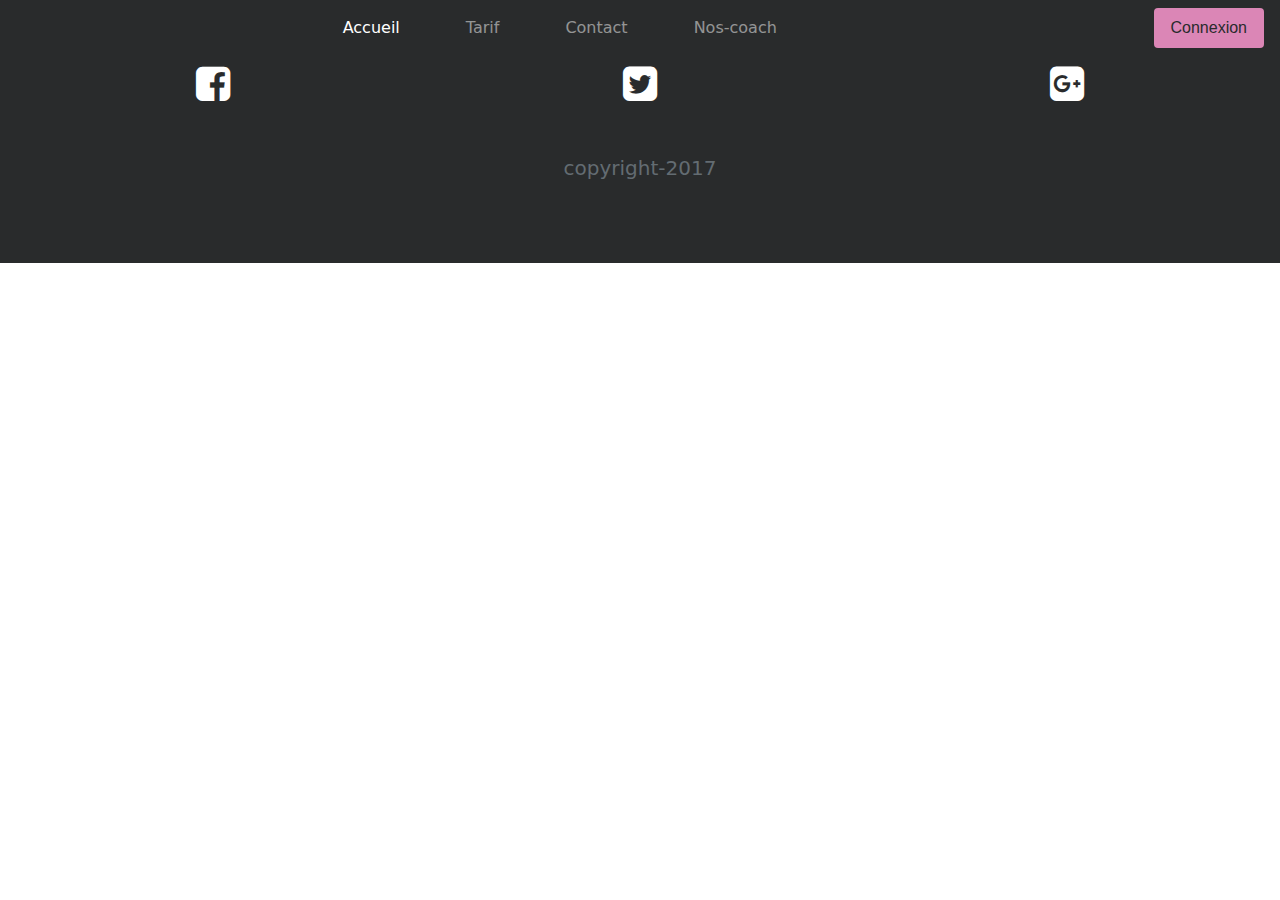
==== coach.html @ 71364d25 "add base strusture in contact.html" ====
<!doctype html>
<html class="no-js" lang="fr">
    <head>
        <meta charset="utf-8">
        <meta http-equiv="x-ua-compatible" content="ie=edge">
        <title>coach</title>
        <meta name="description" content="contacter nous pour plus information">
        <meta name="viewport" content="width=device-width, initial-scale=1">

        <link rel="apple-touch-icon" href="apple-touch-icon.png">
        <!-- Place favicon.ico in the root directory -->

        <link rel="stylesheet" href="css/normalize.css">
        <link rel="stylesheet" href="css/bootstrap.min.css">
        <link rel="stylesheet" href="css/main.css">
        <link rel="stylesheet" href="https://cdnjs.cloudflare.com/ajax/libs/font-awesome/4.7.0/css/font-awesome.min.css">
        <script src="js/vendor/modernizr-2.8.3.min.js"></script>
         <script src="js/bootstrap.min.js"></script>

    </head>
    <body>
        <!--[if lt IE 8]>
            <p class="browserupgrade">You are using an <strong>outdated</strong> browser. Please <a href="http://browsehappy.com/">upgrade your browser</a> to improve your experience.</p>
        <![endif]-->

        <!-- Add your site or application content here -->




                  <!-- ***************START HEADER********************* -->
                  <!-- ************************************************ -->


 
    <header>
        <nav class="navbar   navbar-toggleable-md navbar-inverse bg-inverse bg-faded navbar-fixed-top fixed-top">
          <button class="navbar-toggler navbar-toggler-left bgrose" type="button" data-toggle="collapse" data-target="#navbarSupportedContent" aria-controls="navbarSupportedContent" aria-expanded="false" aria-label="Toggle navigation">
              <span class="navbar-toggler-icon"></span>
           </button>
             
           <div class="collapse navbar-collapse "  id="navbarSupportedContent">
                <ul class="navbar-nav mx-auto menu">
                   <li class="nav-item active">
                      <a class="nav-link" href="index.html">Accueil <span class="sr-only">(current)</span></a>
                  </li>
                  <li class="nav-item">
                      <a class="nav-link" href="tarif.html">Tarif</a>
                  </li>
                  <li class="nav-item">
                     <a class="nav-link" href="contact.html">Contact</a>
                  </li>
                   <li class="nav-item">
                     <a class="nav-link" href="coach.html">Nos-coach</a>
                   </li>
              </ul>
          
                 <button class="btn  my-2 my-sm-0 bgrose" type="submit"><span class="glyphicon glyphicon-user"></span>Connexion</button>
          
            </div>
       </nav>
    </header> 



                         <!-- ***************START FOOTER************* -->
                  <!-- ************************************************ -->


 <footer class="jumbotron jumbotron-fluid bg-inverse">
    <article  class="d-flex justify-content-around mb-5">
        <a href="#"><i class="fa fa-facebook-square" style="font-size:40px;color:white"></i></a>
        <a href="#"><i class="fa fa-twitter-square" style="font-size:40px;color:white"></i></a>
        <a href="#"><i class="fa fa-google-plus-square" style="font-size:40px;color:white"></i></a>
     </article>
     <article class="container h-50 text-muted text-center">
              
           <p class="lead">copyright-2017 </p>

    </article>
</footer>  












    <script src="https://code.jquery.com/jquery-1.12.0.min.js"></script>
        <script>window.jQuery || document.write('<script src="js/vendor/jquery-1.12.0.min.js"><\/script>')</script>
        <script src="js/plugins.js"></script>
        <script src="js/main.js"></script>
        <script src="js/bootstrap.min.js"></script>


        <!-- Google Analytics: change UA-XXXXX-X to be your site's ID. -->
        <script>
            (function(b,o,i,l,e,r){b.GoogleAnalyticsObject=l;b[l]||(b[l]=
            function(){(b[l].q=b[l].q||[]).push(arguments)});b[l].l=+new Date;
            e=o.createElement(i);r=o.getElementsByTagName(i)[0];
            e.src='https://www.google-analytics.com/analytics.js';
            r.parentNode.insertBefore(e,r)}(window,document,'script','ga'));
            ga('create','UA-XXXXX-X','auto');ga('send','pageview');
        </script>


    </body>



</html>
---- css/main.css ----
/*! HTML5 Boilerplate v5.3.0 | MIT License | https://html5boilerplate.com/ */

/*
 * What follows is the result of much research on cross-browser styling.
 * Credit left inline and big thanks to Nicolas Gallagher, Jonathan Neal,
 * Kroc Camen, and the H5BP dev community and team.
 */

/* ==========================================================================
   Base styles: opinionated defaults
   ========================================================================== */

html {
    color: #222;
    font-size: 1em;
    line-height: 1.4;
}

/*
 * Remove text-shadow in selection highlight:
 * https://twitter.com/miketaylr/status/12228805301
 *
 * These selection rule sets have to be separate.
 * Customize the background color to match your design.
 */

::-moz-selection {
    background: #b3d4fc;
    text-shadow: none;
}

::selection {
    background: #b3d4fc;
    text-shadow: none;
}

/*
 * A better looking default horizontal rule
 */

hr {
    display: block;
    height: 1px;
    border: 0;
    border-top: 1px solid #ccc;
    margin: 1em 0;
    padding: 0;
}

/*
 * Remove the gap between audio, canvas, iframes,
 * images, videos and the bottom of their containers:
 * https://github.com/h5bp/html5-boilerplate/issues/440
 */

audio,
canvas,
iframe,
img,
svg,
video {
    vertical-align: middle;
}

/*
 * Remove default fieldset styles.
 */

fieldset {
    border: 0;
    margin: 0;
    padding: 0;
}

/*
 * Allow only vertical resizing of textareas.
 */

textarea {
    resize: vertical;
}

/* ==========================================================================
   Browser Upgrade Prompt
   ========================================================================== */

.browserupgrade {
    margin: 0.2em 0;
    background: #ccc;
    color: #000;
    padding: 0.2em 0;
}

/* ==========================================================================
   Author's custom styles
   ========================================================================== */
  .bgrose
  {
    background-color: rgb(219,134,182);
  }
  .b-rose
  {
    color: rgb(219,134,182);
  }
  .nav-item
  {
    margin-right: 50px;
  }
  .principal
  {
    height:100vh;
    background-image: url(../img/img4.jpg);
    background-size:cover;
    background-attachment: fixed;
  }

  .presentation
  {
    position: relative;
    height: auto;
    margin-left: 10px;
    width: 35%;
    /*background-color:rgb(255,255,255,0.5);*/
    text-align: center;
    top:100px;
    color: white;

  }
  .presentation p
  {
    font-size: 20px;
  }

                        /*--------------Style-description section-------------*/
 


  .description
  {
    margin-top: 50px;
    margin:auto;
  }

  .description h2
  {
      font-size: 35px;
      font-style: italic;
      
  }
  .cardssect
  {

     margin-left: 40px;
   }

  
  .btn-primary:hover
  {
    background-color:rgba(219, 134, 182, 0.46);
    color: black;
  }
   .description
  {
     border-top: 18px dotted rgba(219, 134, 182, 0.46);
  }
  label
  {

    font-family: "verdana", "arial";

  }
















/* ==========================================================================
   Helper classes
   ========================================================================== */

/*
 * Hide visually and from screen readers
 */

.hidden {
    display: none !important;
}

/*
 * Hide only visually, but have it available for screen readers:
 * http://snook.ca/archives/html_and_css/hiding-content-for-accessibility
 */

.visuallyhidden {
    border: 0;
    clip: rect(0 0 0 0);
    height: 1px;
    margin: -1px;
    overflow: hidden;
    padding: 0;
    position: absolute;
    width: 1px;
}

/*
 * Extends the .visuallyhidden class to allow the element
 * to be focusable when navigated to via the keyboard:
 * https://www.drupal.org/node/897638
 */

.visuallyhidden.focusable:active,
.visuallyhidden.focusable:focus {
    clip: auto;
    height: auto;
    margin: 0;
    overflow: visible;
    position: static;
    width: auto;
}

/*
 * Hide visually and from screen readers, but maintain layout
 */

.invisible {
    visibility: hidden;
}

/*
 * Clearfix: contain floats
 *
 * For modern browsers
 * 1. The space content is one way to avoid an Opera bug when the
 *    `contenteditable` attribute is included anywhere else in the document.
 *    Otherwise it causes space to appear at the top and bottom of elements
 *    that receive the `clearfix` class.
 * 2. The use of `table` rather than `block` is only necessary if using
 *    `:before` to contain the top-margins of child elements.
 */

.clearfix:before,
.clearfix:after {
    content: " "; /* 1 */
    display: table; /* 2 */
}

.clearfix:after {
    clear: both;
}

/* ==========================================================================
   EXAMPLE Media Queries for Responsive Design.
   These examples override the primary ('mobile first') styles.
   Modify as content requires.
   ========================================================================== */

@media only screen and (min-width: 35em) {
    /* Style adjustments for viewports that meet the condition */
}

@media print,
       (-webkit-min-device-pixel-ratio: 1.25),
       (min-resolution: 1.25dppx),
       (min-resolution: 120dpi) {
    /* Style adjustments for high resolution devices */
}

/* ==========================================================================
   Print styles.
   Inlined to avoid the additional HTTP request:
   http://www.phpied.com/delay-loading-your-print-css/
   ========================================================================== */

@media print {
    *,
    *:before,
    *:after,
    *:first-letter,
    *:first-line {
        background: transparent !important;
        color: #000 !important; /* Black prints faster:
                                   http://www.sanbeiji.com/archives/953 */
        box-shadow: none !important;
        text-shadow: none !important;
    }

    a,
    a:visited {
        text-decoration: underline;
    }

    a[href]:after {
        content: " (" attr(href) ")";
    }

    abbr[title]:after {
        content: " (" attr(title) ")";
    }

    /*
     * Don't show links that are fragment identifiers,
     * or use the `javascript:` pseudo protocol
     */

    a[href^="#"]:after,
    a[href^="javascript:"]:after {
        content: "";
    }

    pre,
    blockquote {
        border: 1px solid #999;
        page-break-inside: avoid;
    }

    /*
     * Printing Tables:
     * http://css-discuss.incutio.com/wiki/Printing_Tables
     */

    thead {
        display: table-header-group;
    }

    tr,
    img {
        page-break-inside: avoid;
    }

    img {
        max-width: 100% !important;
    }

    p,
    h2,
    h3 {
        orphans: 3;
        widows: 3;
    }

    h2,
    h3 {
        page-break-after: avoid;
    }
}
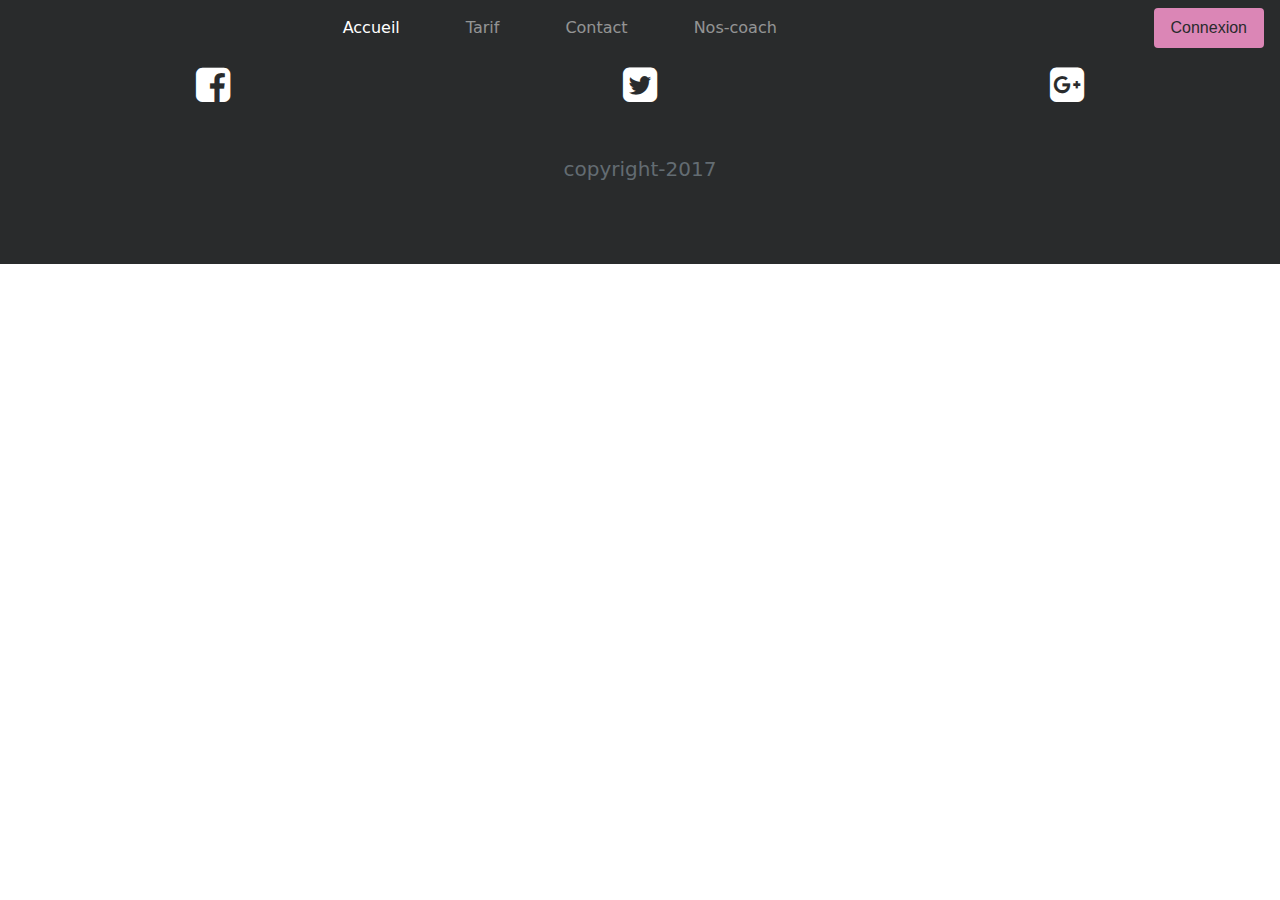
==== commit 3e380610: "add base html  in coach.html" ====
--- a/coach.html
+++ b/coach.html
@@ -60,6 +60,27 @@
             </div>
        </nav>
     </header> 
+                  <!-- ***************START Noscoach section************* -->
+                  <!-- ************************************************ -->
+
+ <section class="container">
+
+  <section class="row">
+     <article class="unexemple col-12 col-sm-4 col-lg-4">
+
+     </article>
+     <article class="noscoach col-12 col-sm-8 col-lg-8">
+
+     </article>
+
+
+  </section>
+
+
+
+  </section>
+
+
 
 
 
--- a/css/main.css
+++ b/css/main.css
@@ -163,15 +163,64 @@
   {
      border-top: 18px dotted rgba(219, 134, 182, 0.46);
   }
+          
+   h1, .des
+  {
+
+     font-size: 2em;
+     font-family: 'Open Sans', sans-serif;
+     color: #373837;
+     font-style: italic;
+  }
   label
   {
 
-    font-family: "verdana", "arial";
-
-  }
-
-
-
+    font-family: 'Open Sans', sans-serif;
+    font-size: 25px;
+
+  }
+ .nodisplay
+ {
+    display:none;
+
+ }
+
+         /* ==========================================================================
+                    css for tablette
+   ========================================================================== */
+
+
+@media(min-width:720px)  
+{
+
+
+
+
+
+
+} 
+
+
+
+
+/* ==========================================================================
+                         css for desktop
+   ========================================================================== */
+@media(min-width:1024px)  
+{
+  
+   .nodisplay
+ {
+    display:block;
+
+ }
+
+
+    
+} 
+
+
+         
 
 
 
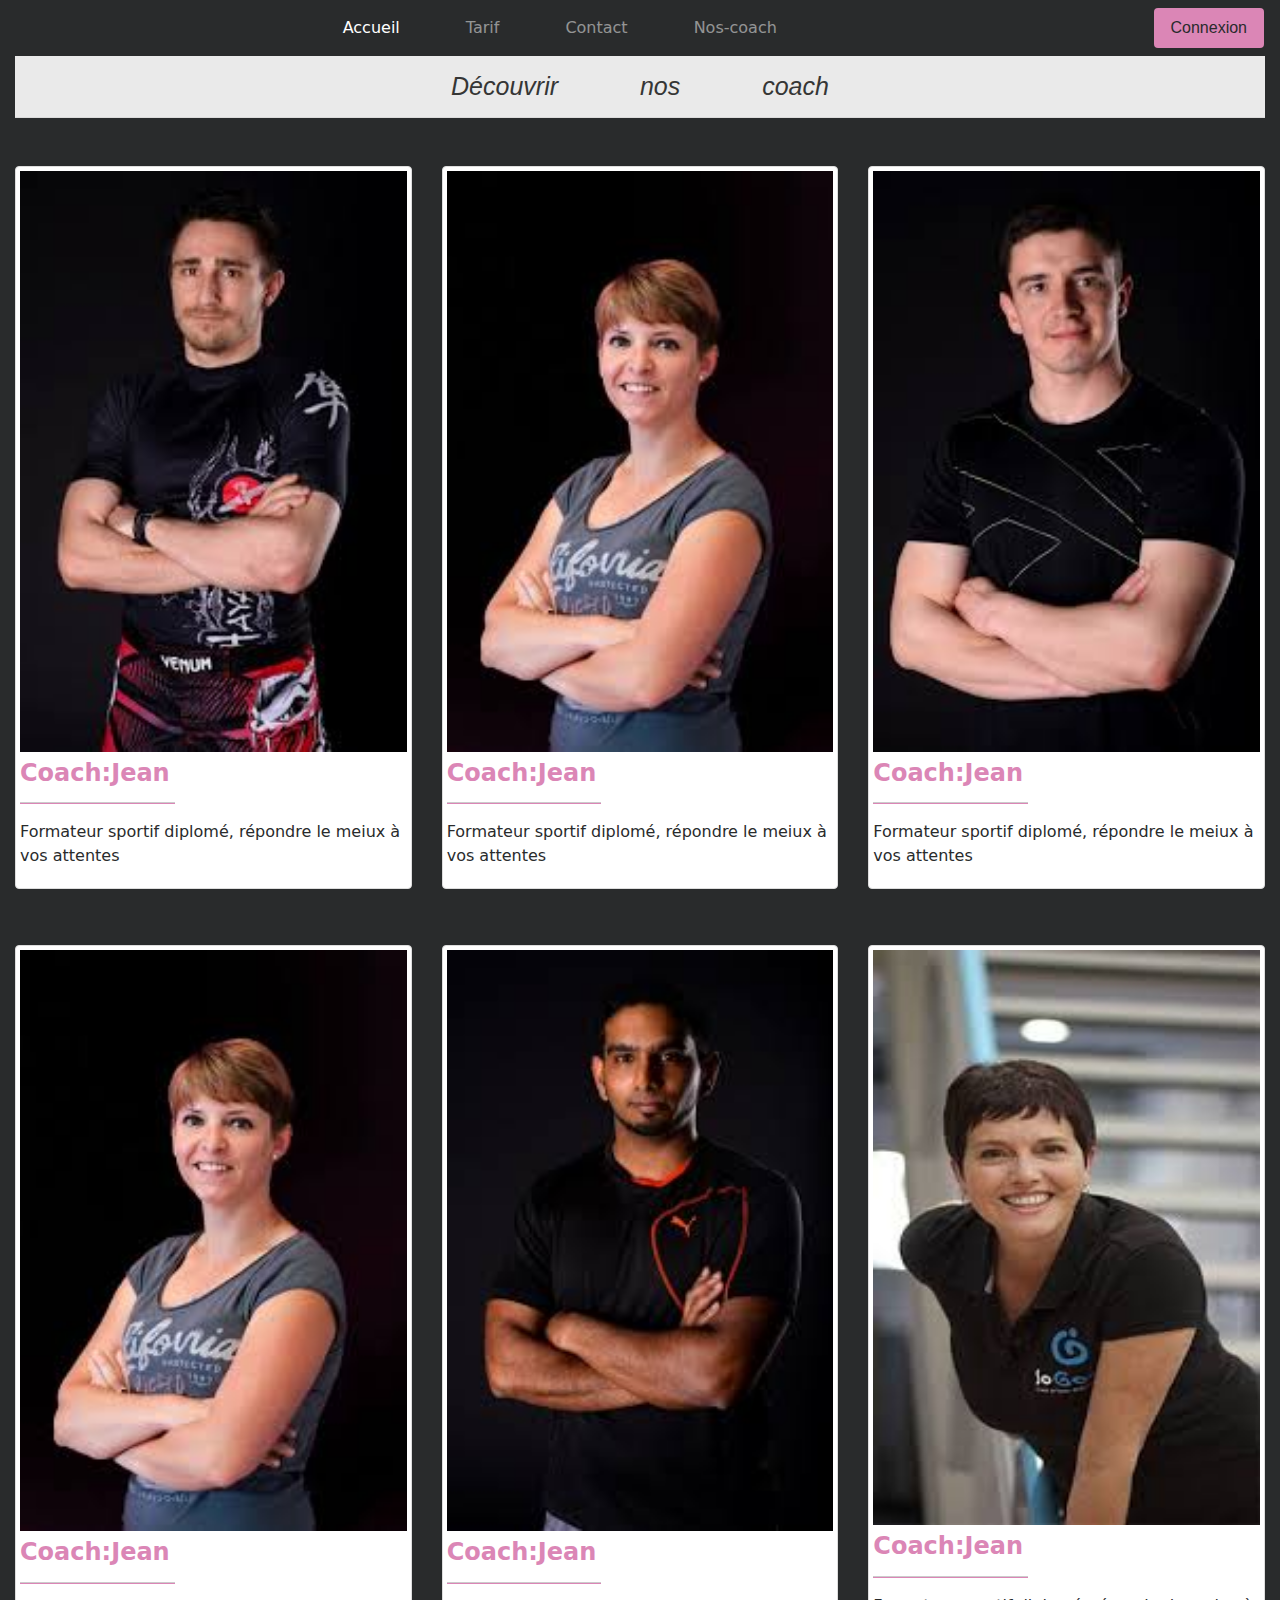
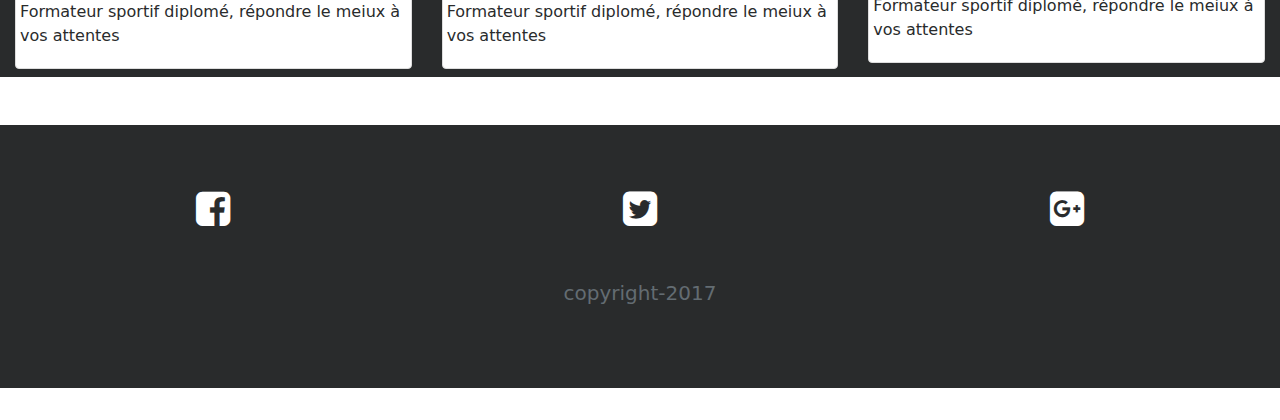
==== commit 0011c4e1: "finich coach.html" ====
--- a/coach.html
+++ b/coach.html
@@ -30,11 +30,10 @@
 
                   <!-- ***************START HEADER********************* -->
                   <!-- ************************************************ -->
-
-
+  
  
     <header>
-        <nav class="navbar   navbar-toggleable-md navbar-inverse bg-inverse bg-faded navbar-fixed-top fixed-top">
+        <nav class="navbar menu  navbar-toggleable-md navbar-inverse bg-inverse bg-faded navbar-fixed-top fixed-top ">
           <button class="navbar-toggler navbar-toggler-left bgrose" type="button" data-toggle="collapse" data-target="#navbarSupportedContent" aria-controls="navbarSupportedContent" aria-expanded="false" aria-label="Toggle navigation">
               <span class="navbar-toggler-icon"></span>
            </button>
@@ -59,22 +58,97 @@
           
             </div>
        </nav>
+       
     </header> 
                   <!-- ***************START Noscoach section************* -->
                   <!-- ************************************************ -->
-
- <section class="container">
-
+    
+   
+
+ <section class="container-fluid bg-inverse  mt-5 ">
+    <div class="w-100">
+      <h1 class="titrecoach  mt-5 mb-5"> Découvrir nos coach</h1>
+     </div>  
   <section class="row">
-     <article class="unexemple col-12 col-sm-4 col-lg-4">
-
-     </article>
-     <article class="noscoach col-12 col-sm-8 col-lg-8">
-
-     </article>
-
-
-  </section>
+     
+  <div class="col-12 col-sm-6 col-md-6 col-lg-4">
+    <div class="img-thumbnail mb-2">
+      
+        <img src="img/coach1.jpeg" alt="coach1" style="width:100%">
+        <div class="caption">
+          <h4 class="mt-2">Coach:Jean</h4>
+          <hr class="hr-coach">
+          <p>Formateur sportif diplomé, répondre le meiux à vos attentes</p>
+        </div>
+      
+    </div>
+  </div>
+  <div class="col-12 col-sm-6 col-md-6 col-lg-4">
+    <div class="img-thumbnail mb-2">
+        <img src="img/coch2.jpeg" alt="coach2" style="width:100%">
+        <div class="caption">
+          <h4 class="mt-2">Coach:Jean</h4>
+          <hr class="hr-coach">
+          <p>Formateur sportif diplomé, répondre le meiux à vos attentes</p>
+        </div>
+        </div>
+      
+    </div>
+  </div>
+  <div class="col-12 col-sm-6 col-md-6 col-lg-4">
+    <div class="img-thumbnail mb-2">
+      
+        <img src="img/coach3.jpeg" alt="coach3" style="width:100%">
+        <div class="caption">
+          <h4 class="mt-2">Coach:Jean</h4>
+          <hr class="hr-coach">
+          <p>Formateur sportif diplomé, répondre le meiux à vos attentes</p>
+        </div>
+    
+    </div>
+  </div>
+
+</section>
+<section class="row mt-5 mb-5">
+     
+  <div class="col-12 col-sm-6 col-md-6 col-lg-4">
+    <div class="img-thumbnail mb-2">
+      
+        <img src="img/coch2.jpeg" alt="coach1"  style="width:100% ; ">
+        <div class="caption">
+          <h4 class="mt-2">Coach:Jean</h4>
+          <hr class="hr-coach">
+          <p>Formateur sportif diplomé, répondre le meiux à vos attentes</p>
+        </div>
+      
+    </div>
+  </div>
+  <div class="col-12 col-sm-6 col-md-6 col-lg-4">
+    <div class="img-thumbnail mb-2">
+        <img src="img/coach4.jpeg" alt="coach2" style="width:100%">
+        <div class="caption">
+          <h4 class="mt-2">Coach:Jean</h4>
+          <hr class="hr-coach">
+          <p>Formateur sportif diplomé, répondre le meiux à vos attentes</p>
+        </div>
+        </div>
+      
+    </div>
+  </div>
+  <div class="col-12 col-sm-6 col-md-6 col-lg-4">
+    <div class="img-thumbnail mb-2">
+      
+        <img src="img/coach5.jpeg" alt="coach3" style="width:100%; height:575px;">
+        <div class="caption">
+          <h4 class="mt-2">Coach:Jean</h4>
+          <hr class="hr-coach">
+          <p>Formateur sportif diplomé, répondre le meiux à vos attentes</p>
+        </div>
+    
+    </div>
+  </div>
+
+</section>
 
 
 
--- a/css/main.css
+++ b/css/main.css
@@ -184,9 +184,46 @@
     display:none;
 
  }
+            /*----------style for coach.html-----------*/
+
+ .titrecoach
+ {
+    border-bottom: 1px solid rgba(220, 220, 220, 0.46);
+    text-align: center;
+    font-weight: 100;
+    /*position: fixed;*/
+    padding: 7px 0;
+    width: 100%;
+    color:#373837;
+    height: 50px;
+    background-color: white;
+    opacity: 0.9;
+    z-index: 900;
+    left: 0;
+    font-size: 15px;
+    margin-top: 20px;
+}
+ .coachsect
+ {
+     background-color:   
+ }
+ .hr-coach
+ {
+    width: 40%;
+    margin-left: 0;
+    color: rgb(219,134,182);
+    background-color: rgb(219,134,182);
+ }
+ h4
+ {
+    color: rgb(219,134,182);
+    font-weight: bold;
+ }
+
 
          /* ==========================================================================
                     css for tablette
+
    ========================================================================== */
 
 
@@ -214,7 +251,14 @@
     display:block;
 
  }
-
+  .titrecoach
+  {
+    font-size: 25px;
+    padding-top: 25px;
+    height:  70px;
+    word-spacing: 3em;
+
+      }
 
     
 } 
